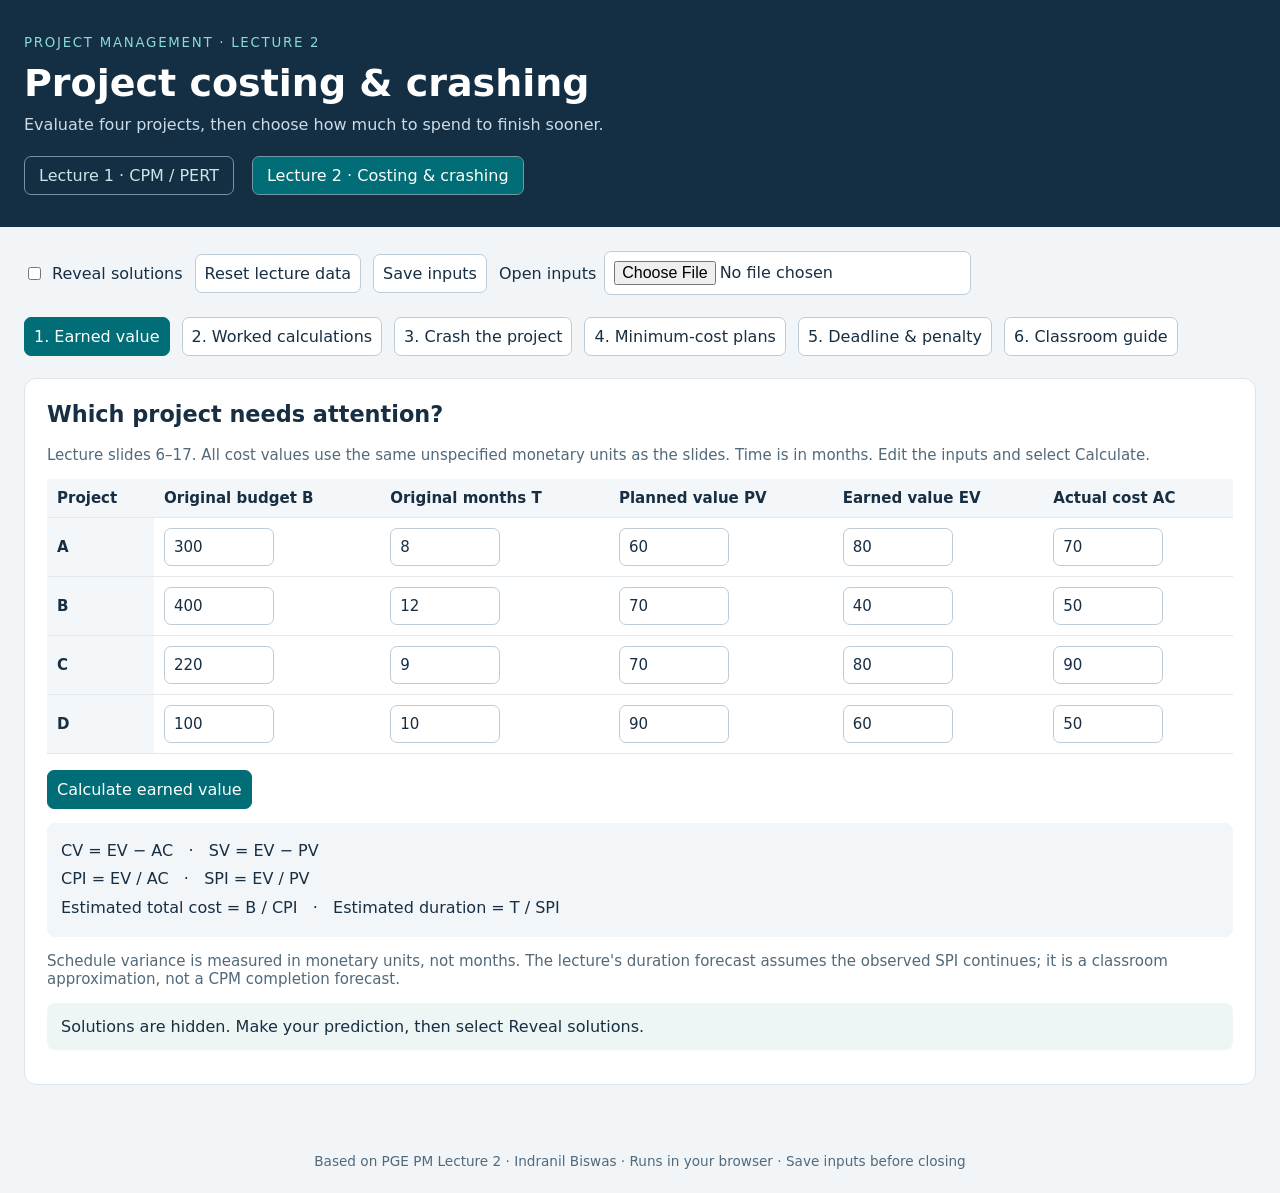
==== docs/lecture2.html @ c6631729 "Add Lecture 2 earned-value and project-crashing classroom module" ====
<!doctype html><html lang="en"><head><meta charset="utf-8"><meta name="viewport" content="width=device-width,initial-scale=1"><title>Lecture 2 · Project Costing & Crashing</title><link rel="stylesheet" href="lecture2.css"></head><body>
<header><small>PROJECT MANAGEMENT · LECTURE 2</small><h1>Project costing &amp; crashing</h1><p>Evaluate four projects, then choose how much to spend to finish sooner.</p><div class="module-nav"><a href="index.html">Lecture 1 · CPM / PERT</a><a href="lecture2.html" aria-current="page">Lecture 2 · Costing &amp; crashing</a></div></header>
<main><div class="controls"><label><input type="checkbox" id="reveal"> Reveal solutions</label><button id="reset">Reset lecture data</button><button id="save">Save inputs</button><label>Open inputs <input type="file" id="open" accept=".json,application/json"></label></div>
<nav aria-label="Lecture 2 sections"><button data-tab="evm" aria-pressed="true">1. Earned value</button><button data-tab="walk" aria-pressed="false">2. Worked calculations</button><button data-tab="crash" aria-pressed="false">3. Crash the project</button><button data-tab="opt" aria-pressed="false">4. Minimum-cost plans</button><button data-tab="penalty" aria-pressed="false">5. Deadline &amp; penalty</button><button data-tab="teach" aria-pressed="false">6. Classroom guide</button></nav>
<div id="error" class="notice error" role="alert" hidden></div>
<section id="evm" class="card"><h2>Which project needs attention?</h2><p class="muted">Lecture slides 6–17. All cost values use the same unspecified monetary units as the slides. Time is in months. Edit the inputs and select Calculate.</p><div class="scroll"><table><thead><tr><th>Project</th><th>Original budget B</th><th>Original months T</th><th>Planned value PV</th><th>Earned value EV</th><th>Actual cost AC</th></tr></thead><tbody id="projectInputs"></tbody></table></div><div class="controls" style="margin-top:16px"><button class="primary" id="calcEvm">Calculate earned value</button></div><div class="formula">CV = EV − AC &nbsp; · &nbsp; SV = EV − PV<br>CPI = EV / AC &nbsp; · &nbsp; SPI = EV / PV<br>Estimated total cost = B / CPI &nbsp; · &nbsp; Estimated duration = T / SPI</div><p class="muted">Schedule variance is measured in monetary units, not months. The lecture's duration forecast assumes the observed SPI continues; it is a classroom approximation, not a CPM completion forecast.</p><div id="evmResults"></div></section>
<section id="walk" class="card" hidden><h2>Work through one project</h2><label>Project <select id="projectChoice"><option>A</option><option>B</option><option>C</option><option>D</option></select></label><div id="worked"></div><div id="rounding"></div></section>
<section id="crash" class="card" hidden><h2>Build a crash plan</h2><p class="muted">Lecture slides 19–26. This network has four start-to-finish paths: A–D–G, B–G, C–E–G, and A–F. The project finishes when both F and G finish.</p><div class="scroll"><table><thead><tr><th>Task</th><th>Predecessors</th><th>Normal weeks</th><th>Maximum crash weeks</th><th>US$ / crash week</th><th>Your crash weeks</th></tr></thead><tbody id="activityInputs"></tbody></table></div><div class="controls" style="margin-top:16px"><button id="calcCrash" class="primary">Evaluate my plan</button><button id="zeroCrash">Clear crash decisions</button><label>Load slide plan <select id="slideChoice"><option value="9">9 weeks · slide 24</option><option value="8">8 weeks · slide 23</option><option value="7">7 weeks · slide 22</option></select></label><button id="loadSlide">Load lecture plan</button></div><p class="muted">Whole-week crashing with a constant cost per week. Each activity's cost is paid once, even when it lies on several paths. Editing durations or costs creates a what-if exercise.</p><div id="crashResult"></div></section>
<section id="opt" class="card" hidden><h2>What is the cheapest way to finish sooner?</h2><p class="muted">The solver checks every feasible whole-week crash combination for this seven-activity network. It includes the A–F path and accounts for shared activities A and G.</p><button id="optimize" class="primary">Find minimum-cost plans</button><div id="optimalResults"></div><div id="planDetail"></div><div id="slideComparison"></div></section>
<section id="penalty" class="card" hidden><h2>Choose a duration with a deadline penalty</h2><div class="controls"><label>Promised week <input id="deadline" type="number" min="0" step="1" value="8"></label><label>Penalty US$ / late week <input id="penaltyRate" type="number" min="0" step="500" value="10000"></label><label>Compare <select id="comparisonMode"><option value="optimal">All optimized durations</option><option value="slides">Slide plans: 7, 8, 9 weeks</option></select></label><button id="compare" class="primary">Compare total costs</button></div><div class="formula">Incremental total cost = crashing cost + max(0, completion week − deadline) × penalty per week</div><p class="muted">The original project cost is not supplied and is common to all choices. Minimize incremental total cost. Average cost per week saved is descriptive and is not the decision objective.</p><div id="penaltyResult"></div></section>
<section id="teach" class="card" hidden><h2>Run the numerical exercises in class</h2><ol><li><b>Predict.</b> Keep solutions hidden. Ask students to classify Projects A–D and justify their attention priorities.</li><li><b>Calculate.</b> Reveal CV, SV, CPI, SPI and the forecasts. Ask why EV matters more than comparing AC with PV alone.</li><li><b>Map the network.</b> Identify all four paths and calculate the baseline completion time.</li><li><b>Try crashing.</b> Enter a plan, then test the 9-, 8-, and 7-week slide plans. Which shared activity benefits more than one path?</li><li><b>Challenge the plan.</b> Compare the lecture plans with the exact minimum-cost plans. Ask why a locally cheap crash choice can produce a costly overall plan.</li><li><b>Add the penalty.</b> Start with week 8 and $10,000 per late week, then change the penalty. Discuss cost ties and other reasons to prefer on-time completion.</li></ol><h3>Interpretation assumptions</h3><p>Earned-value forecasts hold current performance ratios constant. Crashing assumes deterministic durations, whole-week reductions, linear crash costs and no resource constraints beyond the listed crash limits. The network structure stays fixed when you edit the data.</p><div id="teachingNotes"></div></section>
</main><footer>Based on PGE PM Lecture 2 · Indranil Biswas · Runs in your browser · Save inputs before closing</footer><script src="lecture2-engine.js"></script><script src="lecture2-ui.js"></script></body></html>
---- docs/lecture2.css ----
:root{font-family:system-ui,sans-serif;color:#172e43;background:#f1f5f8;--accent:#006d77;--critical:#be3d32}*{box-sizing:border-box}body{margin:0}header{background:#142e43;color:white;padding:32px max(24px,calc((100vw - 1250px)/2))}header small{color:#8adbd5;letter-spacing:.13em}h1{font-size:clamp(25px,4vw,38px);margin:10px 0}header p{color:#ccdbe6;margin:0}main{max-width:1300px;margin:auto;padding:24px}nav,.controls{display:flex;gap:12px;flex-wrap:wrap;align-items:center}nav{margin:22px 0}button,select,input{font:inherit;border:1px solid #bdccd7;border-radius:7px;padding:9px;background:white;color:inherit}button{cursor:pointer}button:hover{background:#e1efee}button.primary,nav button[aria-pressed=true]{background:var(--accent);color:white;border-color:var(--accent)}button:disabled{opacity:.5;cursor:wait}label{display:inline-flex;align-items:center;gap:8px}input[type=number]{width:110px}input[type=checkbox]{accent-color:var(--accent)}.card{background:white;border:1px solid #dce5ec;border-radius:12px;padding:22px;margin-bottom:20px}.muted{color:#52697a;font-size:.94rem}.scroll{overflow:auto}table{border-collapse:collapse;width:100%;font-size:.94rem}th,td{padding:10px;border-bottom:1px solid #e2e9ee;text-align:left;white-space:nowrap}th{background:#f4f7f9}td input{width:100%;min-width:80px}td input.name{min-width:260px}.metrics{display:flex;gap:18px;flex-wrap:wrap;margin:18px 0}.metric{background:#edf6f5;padding:18px;border-radius:10px;flex:1;min-width:150px}.metric strong{display:block;font-size:1.7rem}.critical{color:var(--critical);font-weight:650}.notice{padding:14px;background:#edf6f5;border-radius:8px;margin:12px 0}.error{background:#ffebe8;color:#992619}h2{font-size:1.4rem;margin-top:0}h3{font-size:1.1rem}svg{max-width:none}details{border-bottom:1px solid #dce5ec;padding:12px 0}summary{cursor:pointer}footer{padding:24px;text-align:center;color:#52697a;font-size:.85rem}[hidden]{display:none!important}.bar{height:14px;background:var(--accent);border-radius:3px}.hist{display:flex;height:180px;gap:3px;align-items:end;border-bottom:1px solid #aaa}.hist div{background:#007b83;flex:1;min-height:1px}.two{display:grid;grid-template-columns:1fr 1fr;gap:20px}@media(max-width:750px){.two{grid-template-columns:1fr}main{padding:12px}.card{padding:15px}}:focus-visible{outline:3px solid #dd9900;outline-offset:2px}

.module-nav{display:flex;gap:18px;flex-wrap:wrap;margin-top:22px}.module-nav a{color:#c5e9e7;text-decoration:none;padding:9px 14px;border:1px solid #76949f;border-radius:7px}.module-nav a[aria-current=page]{background:#006d77;color:#fff}.formula{background:#f3f6f8;padding:14px;border-radius:8px;line-height:1.8}.selected{background:#e1f3ec}.warn{background:#fff5db;padding:14px;border-radius:8px}td input{min-width:80px;width:110px}.controls{margin-bottom:14px}button.small{padding:4px 9px}.chart svg{max-width:100%;height:auto}.slide-note{border-left:4px solid #d6a22d;padding-left:15px}.numeric{font-variant-numeric:tabular-nums}
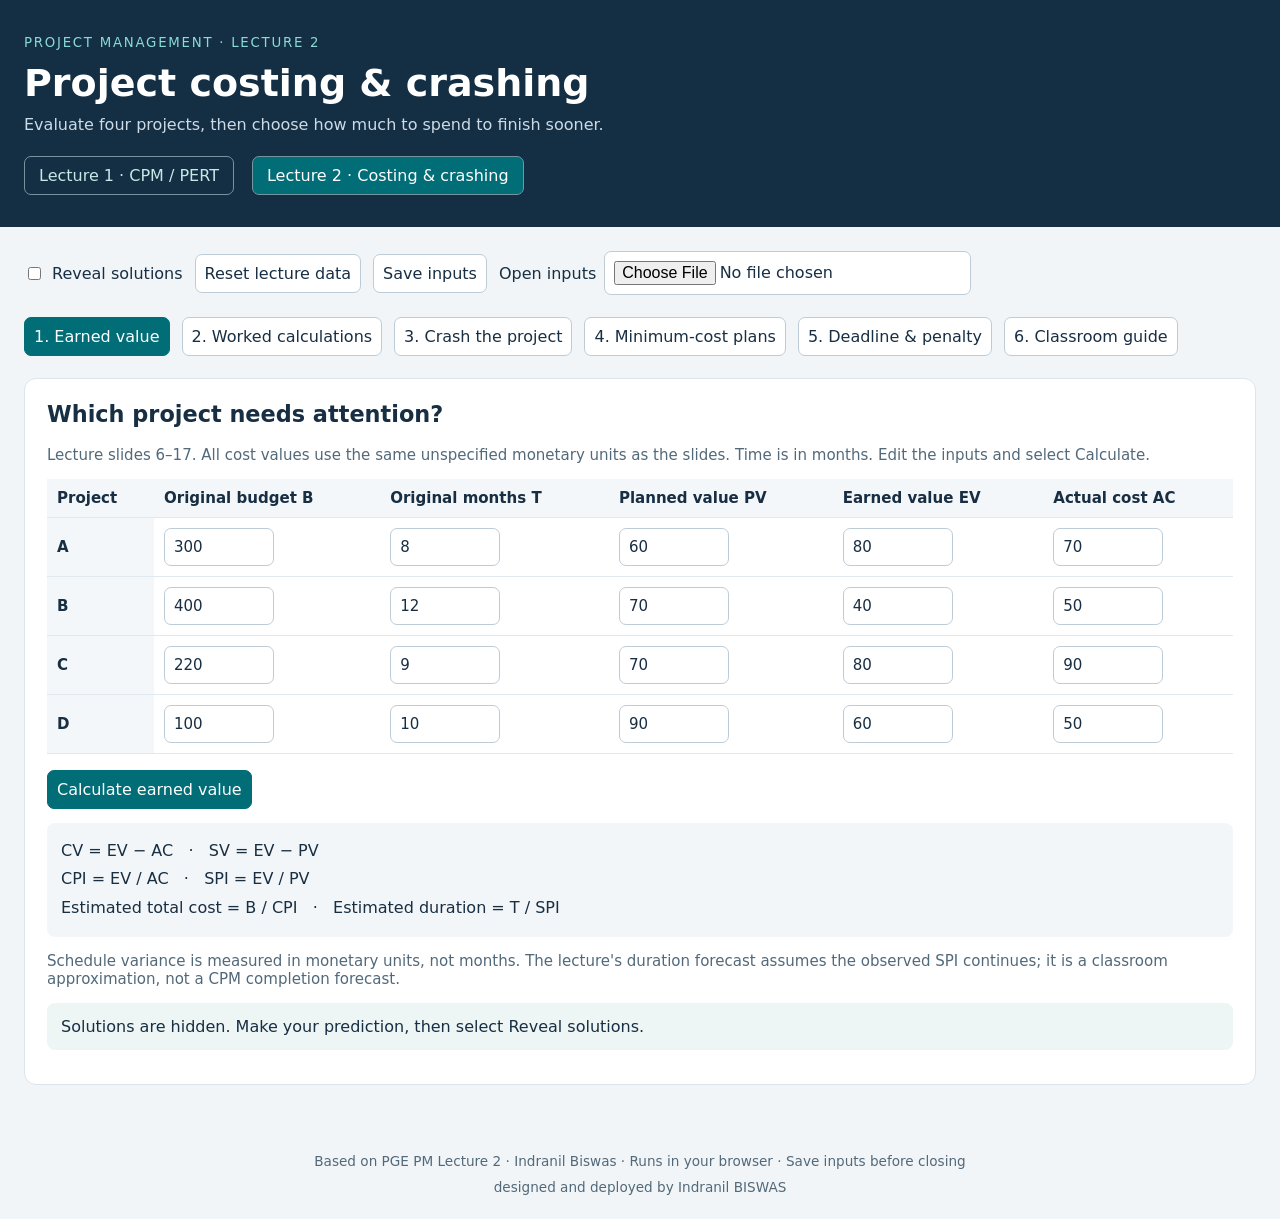
==== commit 85966ead: "Add Indranil BISWAS design and deployment credit" ====
--- a/docs/lecture2.html
+++ b/docs/lecture2.html
@@ -9,4 +9,4 @@
 <section id="opt" class="card" hidden><h2>What is the cheapest way to finish sooner?</h2><p class="muted">The solver checks every feasible whole-week crash combination for this seven-activity network. It includes the A–F path and accounts for shared activities A and G.</p><button id="optimize" class="primary">Find minimum-cost plans</button><div id="optimalResults"></div><div id="planDetail"></div><div id="slideComparison"></div></section>
 <section id="penalty" class="card" hidden><h2>Choose a duration with a deadline penalty</h2><div class="controls"><label>Promised week <input id="deadline" type="number" min="0" step="1" value="8"></label><label>Penalty US$ / late week <input id="penaltyRate" type="number" min="0" step="500" value="10000"></label><label>Compare <select id="comparisonMode"><option value="optimal">All optimized durations</option><option value="slides">Slide plans: 7, 8, 9 weeks</option></select></label><button id="compare" class="primary">Compare total costs</button></div><div class="formula">Incremental total cost = crashing cost + max(0, completion week − deadline) × penalty per week</div><p class="muted">The original project cost is not supplied and is common to all choices. Minimize incremental total cost. Average cost per week saved is descriptive and is not the decision objective.</p><div id="penaltyResult"></div></section>
 <section id="teach" class="card" hidden><h2>Run the numerical exercises in class</h2><ol><li><b>Predict.</b> Keep solutions hidden. Ask students to classify Projects A–D and justify their attention priorities.</li><li><b>Calculate.</b> Reveal CV, SV, CPI, SPI and the forecasts. Ask why EV matters more than comparing AC with PV alone.</li><li><b>Map the network.</b> Identify all four paths and calculate the baseline completion time.</li><li><b>Try crashing.</b> Enter a plan, then test the 9-, 8-, and 7-week slide plans. Which shared activity benefits more than one path?</li><li><b>Challenge the plan.</b> Compare the lecture plans with the exact minimum-cost plans. Ask why a locally cheap crash choice can produce a costly overall plan.</li><li><b>Add the penalty.</b> Start with week 8 and $10,000 per late week, then change the penalty. Discuss cost ties and other reasons to prefer on-time completion.</li></ol><h3>Interpretation assumptions</h3><p>Earned-value forecasts hold current performance ratios constant. Crashing assumes deterministic durations, whole-week reductions, linear crash costs and no resource constraints beyond the listed crash limits. The network structure stays fixed when you edit the data.</p><div id="teachingNotes"></div></section>
-</main><footer>Based on PGE PM Lecture 2 · Indranil Biswas · Runs in your browser · Save inputs before closing</footer><script src="lecture2-engine.js"></script><script src="lecture2-ui.js"></script></body></html>
+</main><footer>Based on PGE PM Lecture 2 · Indranil Biswas · Runs in your browser · Save inputs before closing<br><span style="display:inline-block;margin-top:10px">designed and deployed by Indranil BISWAS</span></footer><script src="lecture2-engine.js"></script><script src="lecture2-ui.js"></script></body></html>
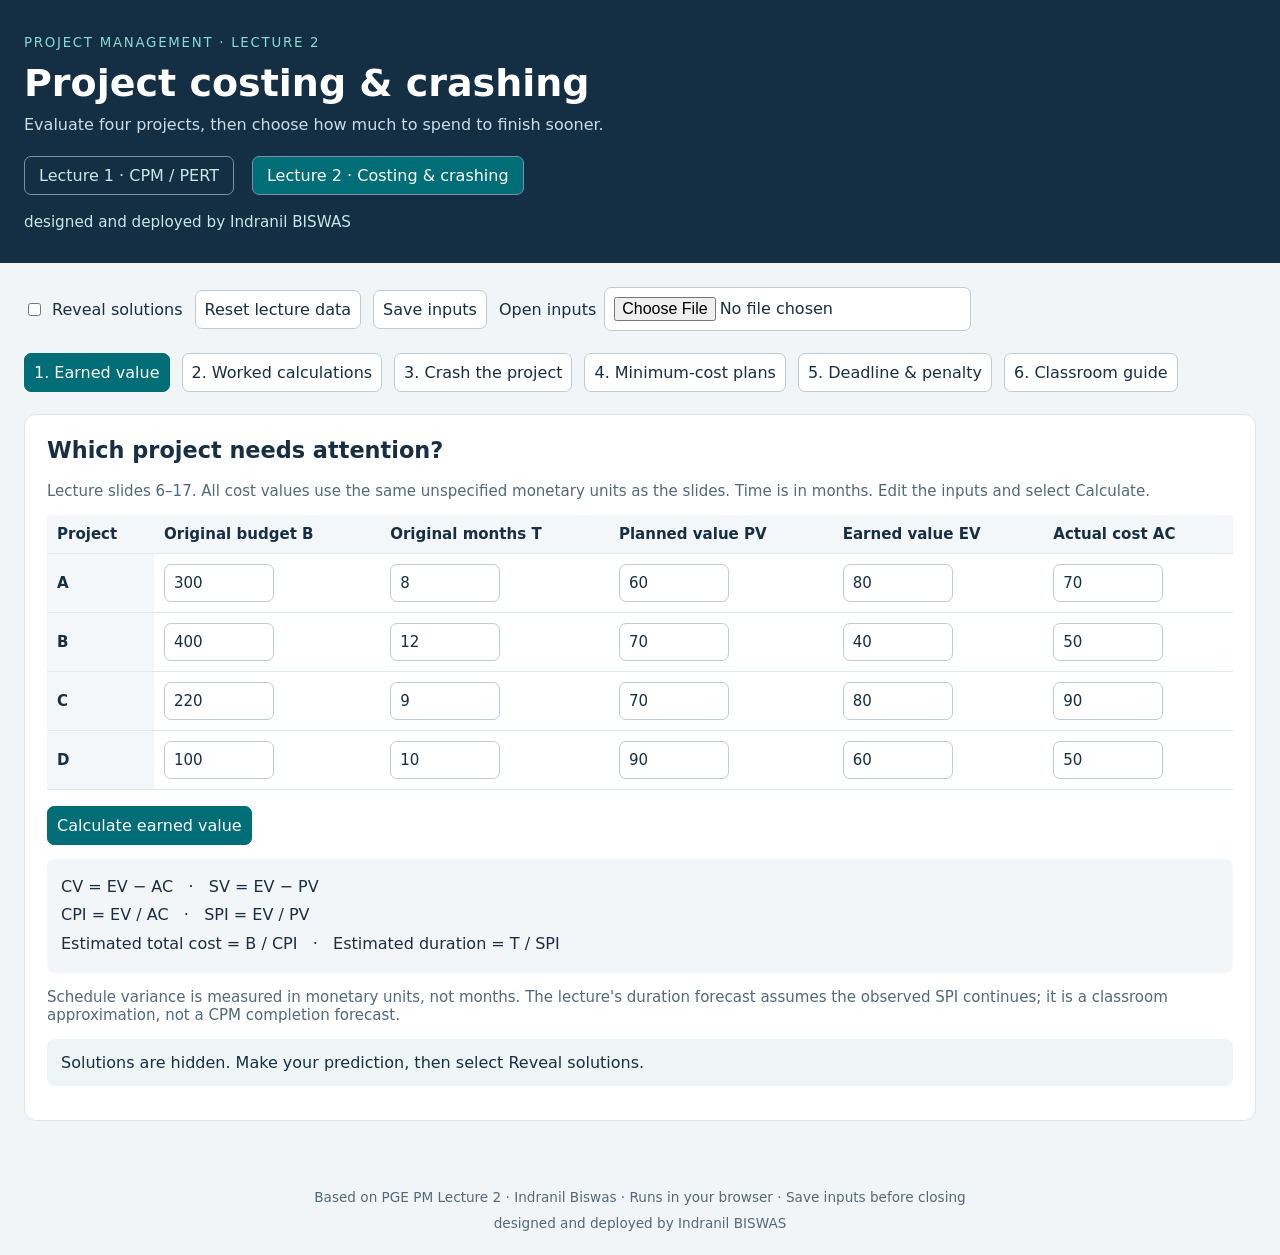
==== commit 89c8f109: "Show design credit in shared header across every lecture tab" ====
--- a/docs/lecture2.html
+++ b/docs/lecture2.html
@@ -1,5 +1,5 @@
 <!doctype html><html lang="en"><head><meta charset="utf-8"><meta name="viewport" content="width=device-width,initial-scale=1"><title>Lecture 2 · Project Costing & Crashing</title><link rel="stylesheet" href="lecture2.css"></head><body>
-<header><small>PROJECT MANAGEMENT · LECTURE 2</small><h1>Project costing &amp; crashing</h1><p>Evaluate four projects, then choose how much to spend to finish sooner.</p><div class="module-nav"><a href="index.html">Lecture 1 · CPM / PERT</a><a href="lecture2.html" aria-current="page">Lecture 2 · Costing &amp; crashing</a></div></header>
+<header><small>PROJECT MANAGEMENT · LECTURE 2</small><h1>Project costing &amp; crashing</h1><p>Evaluate four projects, then choose how much to spend to finish sooner.</p><div class="module-nav"><a href="index.html">Lecture 1 · CPM / PERT</a><a href="lecture2.html" aria-current="page">Lecture 2 · Costing &amp; crashing</a></div><p class="site-credit" style="margin-top:18px;color:#c5e9e7;font-size:0.95rem">designed and deployed by Indranil BISWAS</p></header>
 <main><div class="controls"><label><input type="checkbox" id="reveal"> Reveal solutions</label><button id="reset">Reset lecture data</button><button id="save">Save inputs</button><label>Open inputs <input type="file" id="open" accept=".json,application/json"></label></div>
 <nav aria-label="Lecture 2 sections"><button data-tab="evm" aria-pressed="true">1. Earned value</button><button data-tab="walk" aria-pressed="false">2. Worked calculations</button><button data-tab="crash" aria-pressed="false">3. Crash the project</button><button data-tab="opt" aria-pressed="false">4. Minimum-cost plans</button><button data-tab="penalty" aria-pressed="false">5. Deadline &amp; penalty</button><button data-tab="teach" aria-pressed="false">6. Classroom guide</button></nav>
 <div id="error" class="notice error" role="alert" hidden></div>
